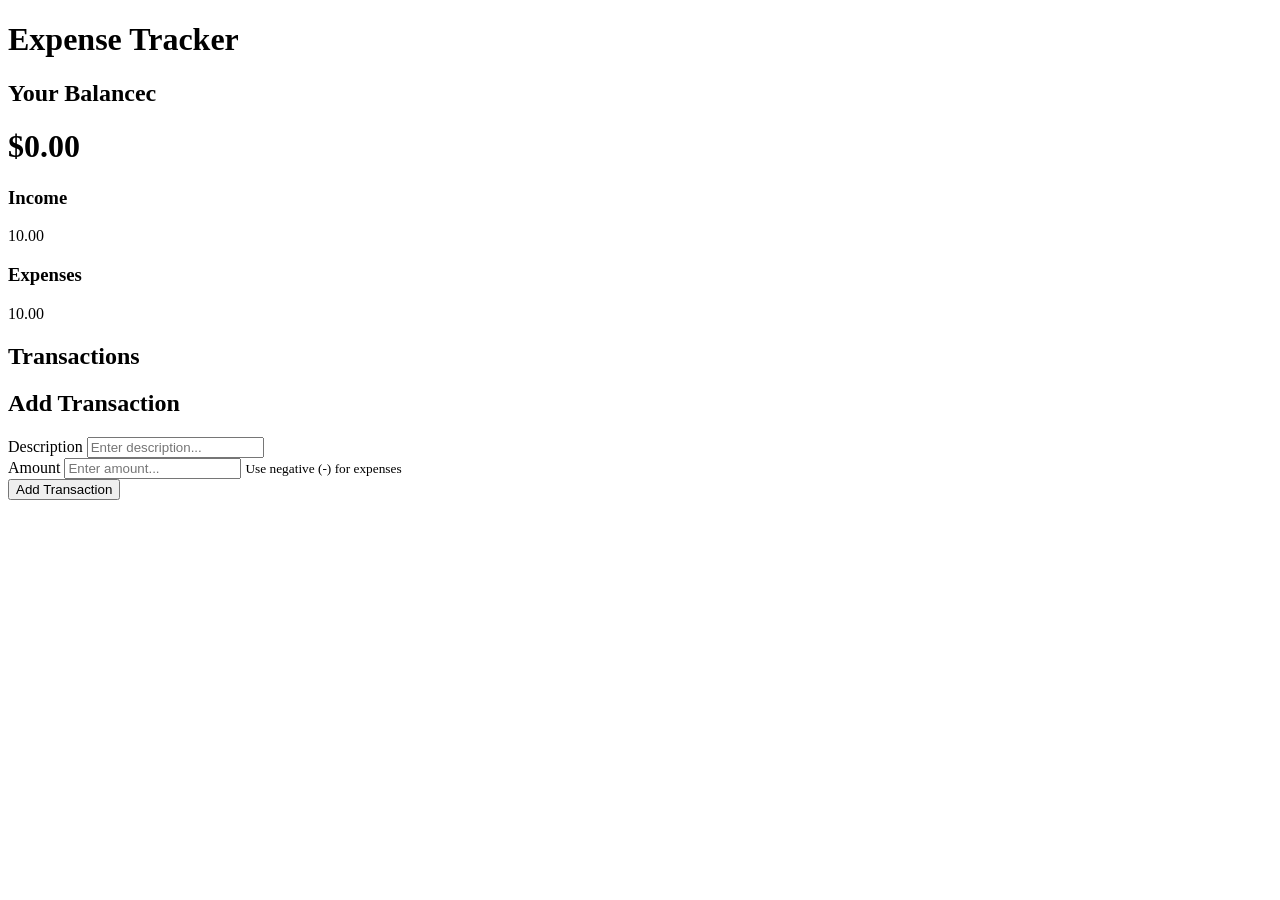
==== Project 4 - Expense Tracker/index.html @ d27f1810 "created html markup for project 4" ====
<!doctype html>
<html lang="en">
    <head>
        <meta charset="UTF-8" />
        <meta name="viewport" content="width=device-width, initial-scale=1.0" />
        <title>Expense Tracker</title>
        <link
            href="https://fonts.googleapis.com/css?family=Poppins:100,100italic,200,200italic,300,300italic,regular,italic,500,500italic,600,600italic,700,700italic,800,800italic,900,900italic"
            rel="stylesheet"
        />
        <link rel="stylesheet" href="style.css" />
    </head>

    <body>
        <div class="container">
            <h1>Expense Tracker</h1>

            <div class="balance-container">
                <h2>Your Balancec</h2>
                <h1 id="balance">$0.00</h1>

                <div class="summary">
                    <div class="income">
                        <h3>Income</h3>
                        <p id="income-amount">10.00</p>
                    </div>

                    <div class="expenses">
                        <h3>Expenses</h3>
                        <p id="expense-amount">10.00</p>
                    </div>
                </div>
            </div>

            <div class="main-content">
                <div class="transaction-container">
                    <h2>Transactions</h2>

                    <ul id="transaction-list">
                        <!-- Transactions Inserted Here -->
                    </ul>
                </div>

                <div class="form-container">
                    <h2>Add Transaction</h2>

                    <form id="transaction-form">
                        <div class="form-group">
                            <label for="description">Description</label>
                            <input
                                type="text"
                                id="description"
                                placeholder="Enter description..."
                                required
                            />
                        </div>

                        <div class="form-group">
                            <label for="amount">Amount</label>
                            <input
                                type="number"
                                id="amount"
                                placeholder="Enter amount..."
                                required
                            />
                            <small>Use negative (-) for expenses</small>
                        </div>

                        <button type="submit">Add Transaction</button>
                    </form>
                </div>
            </div>
        </div>
    </body>

    <script src="script.js"></script>
</html>
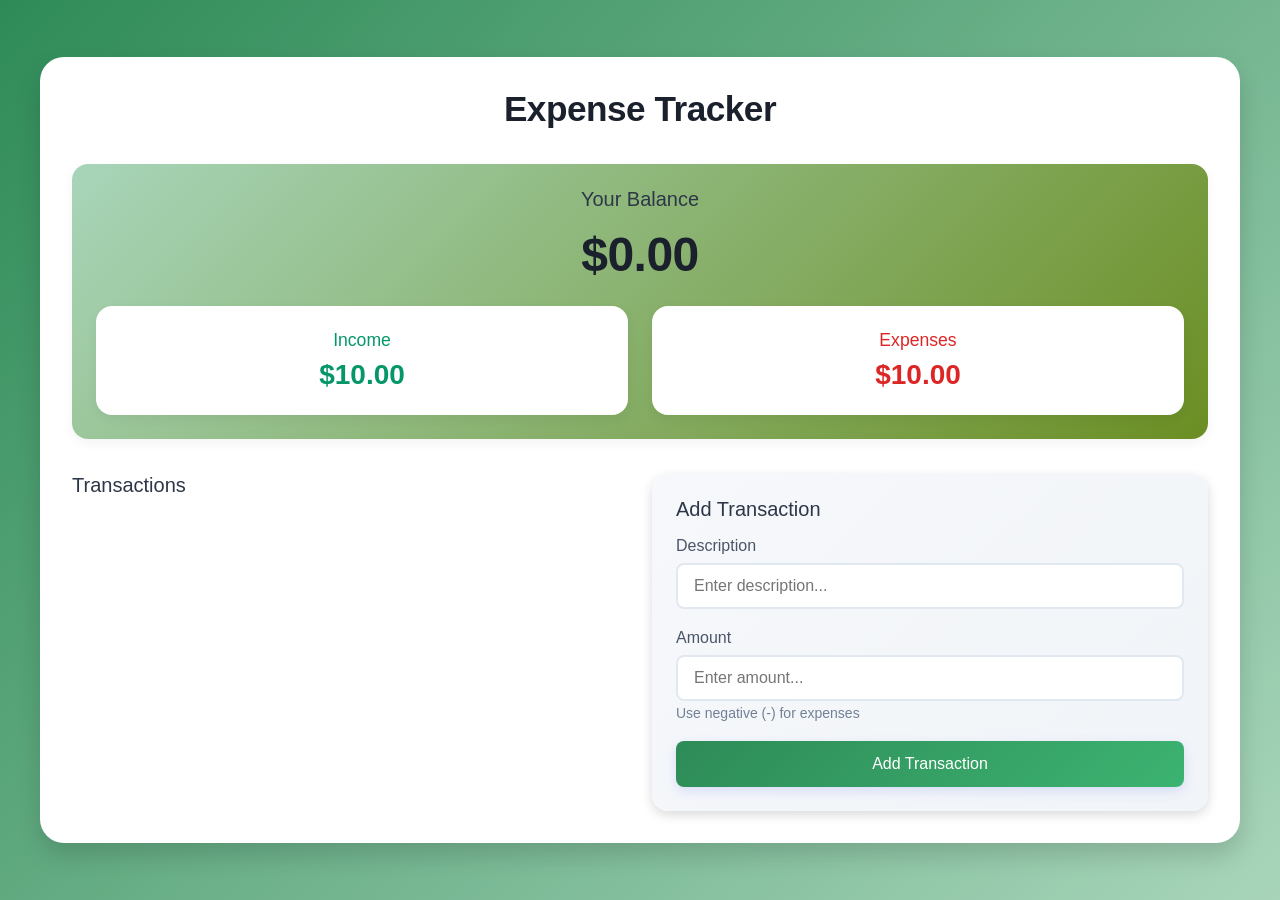
==== commit b6b6ee19: "create css styling for project 4" ====
--- a/Project 4 - Expense Tracker/index.html
+++ b/Project 4 - Expense Tracker/index.html
@@ -16,18 +16,18 @@
             <h1>Expense Tracker</h1>
 
             <div class="balance-container">
-                <h2>Your Balancec</h2>
+                <h2>Your Balance</h2>
                 <h1 id="balance">$0.00</h1>
 
                 <div class="summary">
                     <div class="income">
                         <h3>Income</h3>
-                        <p id="income-amount">10.00</p>
+                        <p id="income-amount">$10.00</p>
                     </div>
 
                     <div class="expenses">
                         <h3>Expenses</h3>
-                        <p id="expense-amount">10.00</p>
+                        <p id="expense-amount">$10.00</p>
                     </div>
                 </div>
             </div>
--- a/Project 4 - Expense Tracker/style.css
+++ b/Project 4 - Expense Tracker/style.css
@@ -0,0 +1,312 @@
+* {
+    margin: 0;
+    padding: 0;
+    box-sizing: border-box;
+}
+
+body {
+    background: linear-gradient(135deg, #2e8b57, #a8d5ba);
+    min-height: 100vh;
+    font-family: "Poppins", sans-serif;
+    display: flex;
+    align-items: center;
+    justify-content: center;
+    padding: 20px;
+    color: #2d3436;
+}
+
+.container {
+    width: 100%;
+    max-width: 1200px;
+    background-color: #fff;
+    padding: 2rem;
+    border-radius: 24px;
+    box-shadow: 0 12px 24px rgba(0, 0, 0, 0.15);
+}
+
+h1 {
+    text-align: center;
+    color: #1a202c;
+    margin-bottom: 35px;
+    font-size: 2.2rem;
+    font-weight: 600;
+    letter-spacing: -0.5px;
+}
+
+h2 {
+    color: #2d3748;
+    margin-bottom: 1rem;
+    font-size: 1.25rem;
+    font-weight: 500;
+}
+
+.balance-container {
+    text-align: center;
+    margin-bottom: 35px;
+    padding: 24px;
+    background: linear-gradient(135deg, #a8d5ba, #6b8e23);
+    border-radius: 1rem;
+    box-shadow: 0 4px 12px rgba(0, 0, 0, 0.05);
+}
+
+.balance-container h1 {
+    font-size: 3rem;
+    margin: 15px 0;
+}
+
+.summary {
+    display: grid;
+    grid-template-columns: 1fr 1fr;
+    gap: 24px;
+    margin-top: 24px;
+}
+
+.main-content {
+    display: grid;
+    grid-template-columns: 1fr 1fr;
+    gap: 24px;
+}
+
+.income,
+.expenses {
+    background-color: white;
+    padding: 24px;
+    border-radius: 1rem;
+    box-shadow: 0 4px 12px rgba(0, 0, 0, 0.05);
+    transition: transform 0.2s ease;
+}
+
+.income:hover,
+.expenses:hover {
+    transform: translateY(-2px);
+}
+
+.income h3 {
+    color: #059669;
+    font-size: 1.1rem;
+    font-weight: 500;
+}
+
+.expenses h3 {
+    color: #dc2626;
+    font-size: 1.1rem;
+    font-weight: 500;
+}
+
+.income p,
+.expenses p {
+    margin-top: 8px;
+    font-size: 1.75rem;
+    font-weight: 600;
+}
+
+.income p {
+    color: #059669;
+}
+
+.expenses p {
+    color: #dc2626;
+}
+
+.transaction-container {
+    height: 100%;
+    display: flex;
+    flex-direction: column;
+}
+
+#transaction-list {
+    list-style: none;
+    max-height: 100px;
+    overflow-y: auto;
+    padding-right: 8px;
+    flex-grow: 1;
+}
+
+#transaction-list::webkit-scrollbar {
+    width: 8px;
+}
+
+#transaction-list::webkit-scrollbar-track {
+    background-color: #f1f1f1;
+    border-radius: 4px;
+}
+
+#transaction-list::webkit-scrollbar-thumb {
+    background-color: #cbd5e0;
+    border-radius: 4px;
+}
+
+#transaction-list::webkit-scrollbar-thumb:hover {
+    background-color: #a0aec0;
+}
+
+.transaction {
+    display: flex;
+    justify-content: space-between;
+    align-items: center;
+    padding: 1rem 1.2rem;
+    margin-bottom: 12px;
+    border-radius: 12px;
+    background-color: white;
+    box-shadow: 0 2px 8px rgba(0, 0, 0, 0.05);
+    transition: all 0.2s ease;
+    border-right: 5px solid;
+    animation: slideIn 0.3s ease;
+}
+
+@keyframes slideIn {
+    from {
+        opacity: 0;
+        transform: translateX(-20px);
+    }
+
+    to {
+        opacity: 1;
+        transform: translateX(0px);
+    }
+}
+
+.transaction:hover {
+    transform: translateX(4px);
+    box-shadow: 0 4px 12px rgba(0, 0, 0, 0.1);
+}
+
+.transaction.income {
+    border-right-color: #059669;
+}
+
+.transaction.expense {
+    border-right-color: #dc2626;
+}
+
+.transaction .delete-btn {
+    background: none;
+    border: none;
+    color: #dc2626;
+    cursor: pointer;
+    font-size: 1.4rem;
+    opacity: 0;
+    transition: all 0.2s ease;
+    padding: 4px 8px;
+    border-radius: 4px;
+    margin-left: 12px;
+}
+
+.transaction:hover .delete-btn {
+    opacity: 1;
+}
+
+.transaction .delete-btn:hover {
+    background-color: #fee2e2;
+    transform: scale(1.1);
+}
+
+.form-container {
+    background: linear-gradient(135deg, #f6f8fb, #f1f4f8);
+    padding: 24px;
+    border-radius: 16px;
+    box-shadow: 0 4px 12px rgba(0, 0, 0, 0.15);
+    height: 100%;
+    display: flex;
+    flex-direction: column;
+}
+
+.form-container form {
+    height: 100%;
+    display: flex;
+    flex-direction: column;
+}
+
+.form-group {
+    margin-bottom: 20px;
+}
+
+label {
+    display: block;
+    margin-bottom: 8px;
+    color: #4a5568;
+    font-weight: 500;
+}
+
+input {
+    width: 100%;
+    padding: 12px 16px;
+    border: 2px solid #e2e8f0;
+    border-radius: 8px;
+    font-size: 1rem;
+    transition: all 0.2s ease;
+}
+
+input:focus {
+    outline: none;
+    border-color: #667eea;
+    box-shadow: 0 0 0 3px rgba(0, 0, 0, 0.1);
+}
+
+input:hover {
+    border-color: #cbd5e0;
+}
+
+small {
+    color: #718096;
+    font-size: 0.875rem;
+    margin-top: 4px;
+    display: block;
+}
+
+button[type="submit"] {
+    width: 100%;
+    padding: 14px;
+    background: linear-gradient(135deg, #2e8b57, #3cb371);
+    color: white;
+    border: none;
+    border-radius: 8px;
+    cursor: pointer;
+    font-size: 1rem;
+    font-weight: 500;
+    transition: all 0.2s ease;
+    box-shadow: 0 4px 12px rgba(102, 126, 234, 0.2);
+    margin-top: auto;
+}
+
+button[type="submit"]:hover {
+    transform: translateY(-2px);
+    box-shadow: 0 6px 16px rgba(102, 126, 234, 0.3);
+}
+
+button[type="submit"]:active {
+    transform: translateY(0);
+}
+
+@media (max-width: 900px) {
+    .main-content {
+        grid-template-columns: 1fr;
+    }
+
+    #transaction-list {
+        max-height: 300px;
+    }
+}
+
+@media (max-width: 480px) {
+    .container {
+        padding: 24px;
+    }
+
+    .summary {
+        grid-template-columns: 1fr;
+        gap: 16px;
+    }
+
+    .balance-container h1 {
+        font-size: 2.5rem;
+    }
+
+    .transaction {
+        padding: 14px 16px;
+    }
+
+    h1 {
+        font-size: 1.8rem;
+    }
+}
